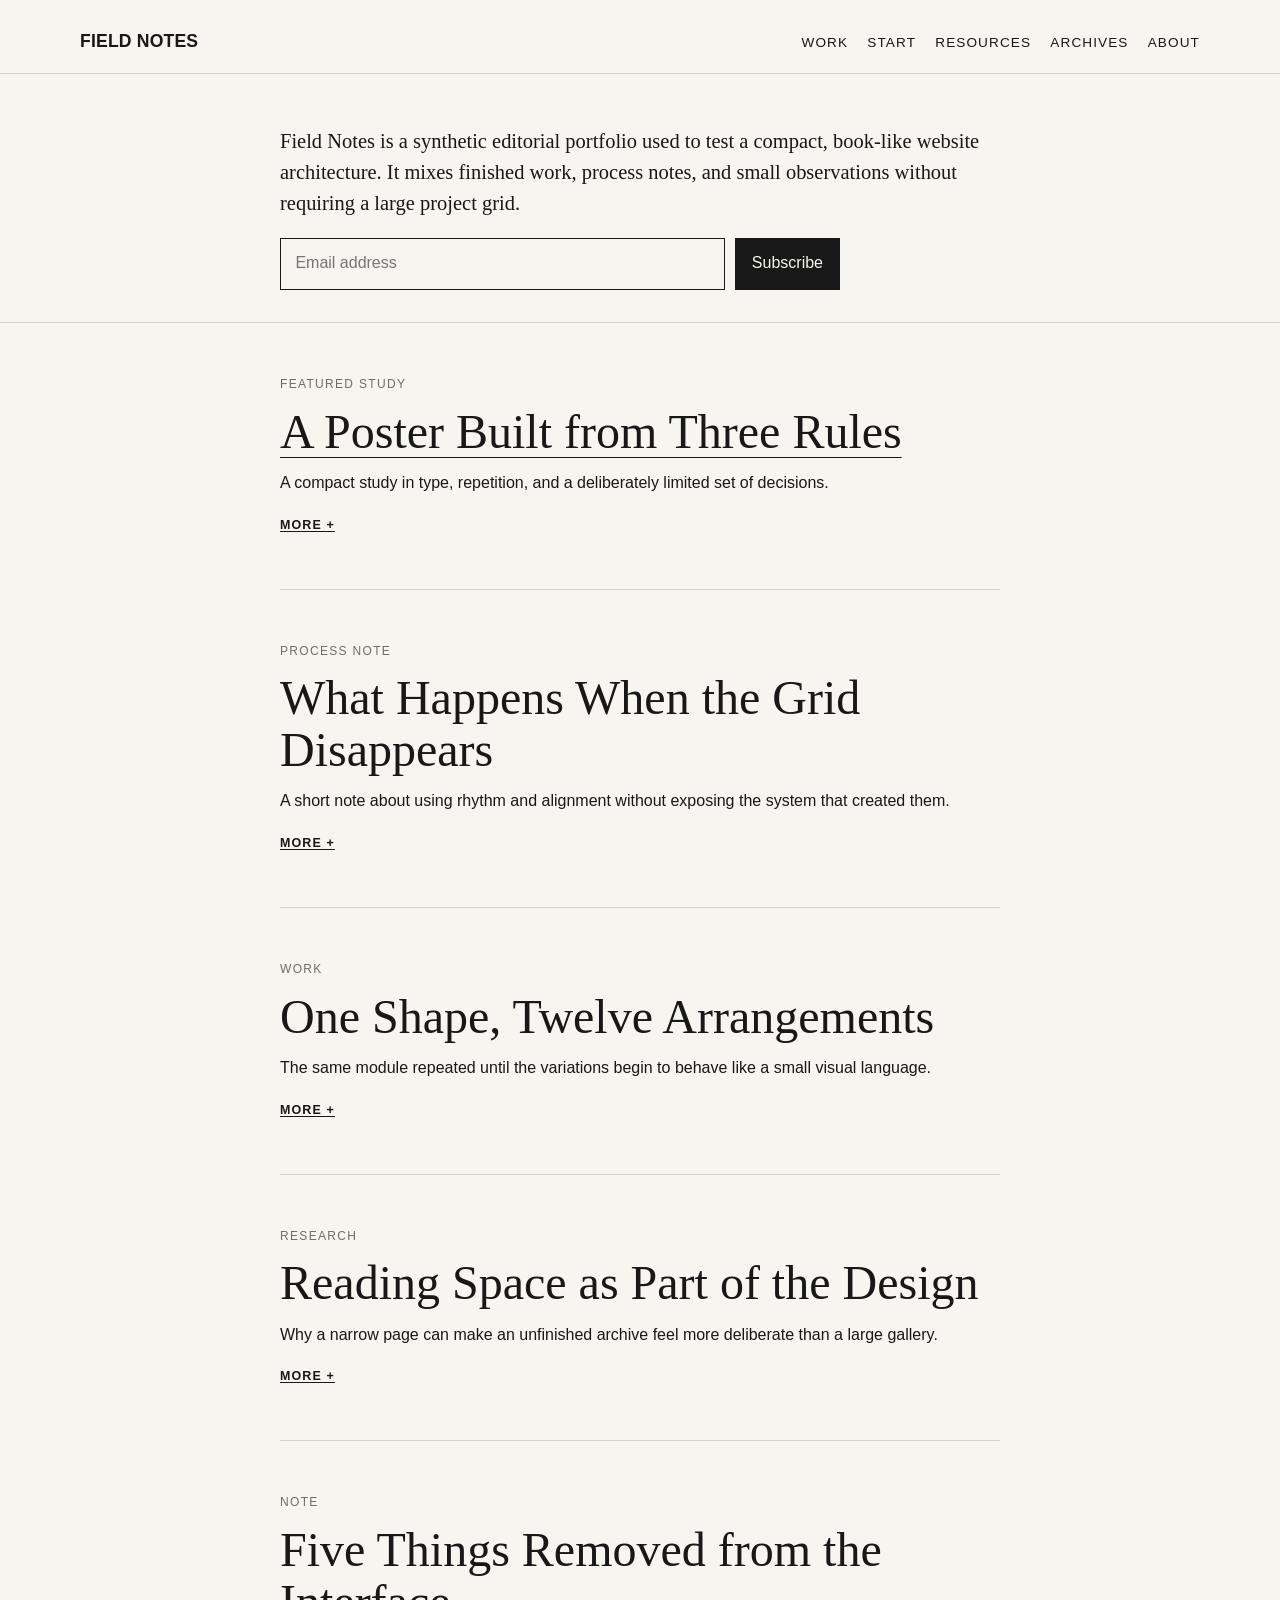
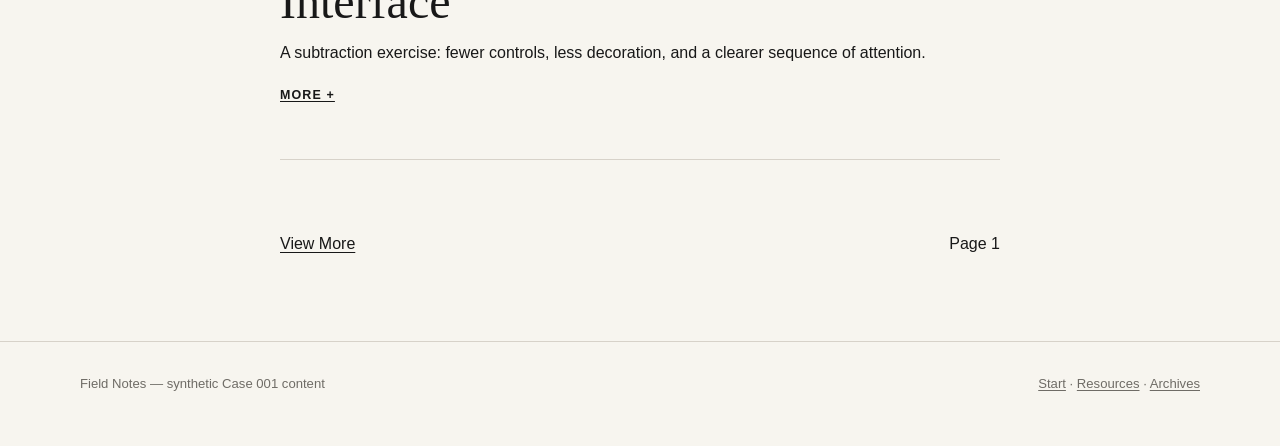
==== cases/001-theminimalists/site/index.html @ 8194cc15 "Case 001 scaffold: index.html" ====
<!doctype html>
<html lang="en">
<head>
<meta charset="utf-8"><meta name="viewport" content="width=device-width,initial-scale=1">
<title>Field Notes — Case 001</title>
<link rel="stylesheet" href="./styles.css">
</head>
<body>
<header class="site-header">
  <div class="shell header-row">
    <a class="brand" href="./">FIELD NOTES</a>
    <button class="nav-toggle" aria-expanded="false" aria-controls="site-nav">Menu</button>
    <nav class="nav" id="site-nav" aria-label="Primary">
      <a href="./case/sample-case/">Work</a>
      <a href="./start/">Start</a>
      <a href="./resources/">Resources</a>
      <a href="./archives/">Archives</a>
      <a href="#about">About</a>
    </nav>
  </div>
</header>
<section class="intro">
  <div class="reading">
    <p>Field Notes is a synthetic editorial portfolio used to test a compact, book-like website architecture. It mixes finished work, process notes, and small observations without requiring a large project grid.</p>
    <form class="signup" aria-label="Demo newsletter form">
      <input type="email" placeholder="Email address" aria-label="Email address">
      <button type="submit">Subscribe</button>
    </form>
  </div>
</section>
<main>
  <div class="reading">
    <article class="entry">
      <div class="eyebrow">Featured study</div>
      <h2><a href="./case/sample-case/">A Poster Built from Three Rules</a></h2>
      <p>A compact study in type, repetition, and a deliberately limited set of decisions.</p>
      <a class="more" href="./case/sample-case/">More +</a>
    </article>
    <article class="entry">
      <div class="eyebrow">Process note</div>
      <h2>What Happens When the Grid Disappears</h2>
      <p>A short note about using rhythm and alignment without exposing the system that created them.</p>
      <a class="more" href="./case/sample-case/">More +</a>
    </article>
    <article class="entry">
      <div class="eyebrow">Work</div>
      <h2>One Shape, Twelve Arrangements</h2>
      <p>The same module repeated until the variations begin to behave like a small visual language.</p>
      <a class="more" href="./case/sample-case/">More +</a>
    </article>
    <article class="entry">
      <div class="eyebrow">Research</div>
      <h2>Reading Space as Part of the Design</h2>
      <p>Why a narrow page can make an unfinished archive feel more deliberate than a large gallery.</p>
      <a class="more" href="./case/sample-case/">More +</a>
    </article>
    <article class="entry">
      <div class="eyebrow">Note</div>
      <h2>Five Things Removed from the Interface</h2>
      <p>A subtraction exercise: fewer controls, less decoration, and a clearer sequence of attention.</p>
      <a class="more" href="./case/sample-case/">More +</a>
    </article>
    <nav class="pagination" aria-label="Pagination">
      <a href="./archives/">View More</a><span>Page 1</span>
    </nav>
  </div>
</main>
<footer class="site-footer" id="about">
  <div class="shell footer-row">
    <span>Field Notes — synthetic Case 001 content</span>
    <span><a href="./start/">Start</a> · <a href="./resources/">Resources</a> · <a href="./archives/">Archives</a></span>
  </div>
</footer>
<script src="./app.js"></script>
</body></html>
---- cases/001-theminimalists/site/styles.css ----
:root{
  --page:#f7f5ef;
  --ink:#181818;
  --muted:#6f6c66;
  --line:#d7d2c9;
  --accent:#1d1d1b;
  --shell:1120px;
  --reading:720px;
  --space-1:.45rem;
  --space-2:.8rem;
  --space-3:1.25rem;
  --space-4:2rem;
  --space-5:3.25rem;
  --space-6:5.25rem;
}
*{box-sizing:border-box}
html{scroll-behavior:smooth}
body{
  margin:0;
  background:var(--page);
  color:var(--ink);
  font-family:Arial,Helvetica,sans-serif;
  font-size:16px;
  line-height:1.55;
}
a{color:inherit;text-decoration-thickness:1px;text-underline-offset:.18em}
a:hover{opacity:.62}
img{max-width:100%;display:block}
.shell{width:min(calc(100% - 40px),var(--shell));margin-inline:auto}
.reading{width:min(100%,var(--reading));margin-inline:auto}
.site-header{
  padding:28px 0 18px;
  border-bottom:1px solid var(--line);
}
.header-row{display:flex;align-items:baseline;justify-content:space-between;gap:28px}
.brand{font-size:1.1rem;font-weight:700;letter-spacing:.01em;text-decoration:none}
.nav{display:flex;gap:1.2rem;flex-wrap:wrap;font-size:.85rem;text-transform:uppercase;letter-spacing:.08em}
.nav a{text-decoration:none}
.nav-toggle{display:none;border:0;background:transparent;font:inherit;padding:0;cursor:pointer}
.intro{
  padding:var(--space-5) 0 var(--space-4);
  border-bottom:1px solid var(--line);
}
.intro p{font-family:Georgia,'Times New Roman',serif;font-size:1.28rem;line-height:1.5;margin:0 0 1.2rem}
.signup{display:flex;gap:.6rem;max-width:560px}
.signup input{
  flex:1;min-width:0;padding:.8rem .9rem;border:1px solid var(--ink);
  background:transparent;font:inherit
}
.signup button{
  border:1px solid var(--ink);background:var(--ink);color:var(--page);
  padding:.8rem 1rem;font:inherit;cursor:pointer
}
main{padding:var(--space-5) 0 var(--space-6)}
.entry{padding:0 0 var(--space-5);margin:0 0 var(--space-5);border-bottom:1px solid var(--line)}
.entry:last-child{border-bottom:0}
.eyebrow{font-size:.75rem;text-transform:uppercase;letter-spacing:.11em;color:var(--muted);margin-bottom:.75rem}
h1,h2,h3,h4{font-family:Georgia,'Times New Roman',serif;font-weight:400;line-height:1.08;margin:0}
h1{font-size:clamp(2.25rem,6vw,4.6rem);margin-bottom:1.4rem}
h2{font-size:clamp(1.8rem,4vw,3rem);margin-bottom:.85rem}
h3{font-size:1.45rem;margin-bottom:.55rem}
h4{font-size:1.08rem;margin-bottom:.45rem}
.entry p,.prose p,.resource p{margin:.65rem 0 1rem}
.more{font-size:.78rem;text-transform:uppercase;letter-spacing:.09em;font-weight:700}
.pagination{display:flex;justify-content:space-between;gap:1rem;padding-top:var(--space-3)}
.placeholder{
  aspect-ratio:4/3;
  margin:var(--space-4) 0;
  border:1px solid var(--line);
  display:grid;place-items:center;
  background:
    linear-gradient(135deg,transparent 0 48%,rgba(0,0,0,.06) 48% 52%,transparent 52% 100%),
    linear-gradient(45deg,rgba(0,0,0,.025),rgba(0,0,0,.08));
  color:var(--muted);font-size:.72rem;letter-spacing:.12em;text-transform:uppercase
}
.prose{font-family:Georgia,'Times New Roman',serif;font-size:1.08rem}
.prose h2,.prose h3,.prose h4{font-family:Arial,Helvetica,sans-serif;font-weight:700;line-height:1.25;margin-top:2.5rem}
.prose ul{padding-left:1.2rem}
.index-list{list-style:none;padding:0;margin:0}
.index-list li{padding:.78rem 0;border-bottom:1px solid var(--line)}
.index-list a{text-decoration:none}
.resources{display:grid;grid-template-columns:1fr;gap:var(--space-5)}
.resource{padding-bottom:var(--space-4);border-bottom:1px solid var(--line)}
.resource .placeholder{margin-top:0}
.meta{color:var(--muted);font-size:.78rem;text-transform:uppercase;letter-spacing:.09em}
.archive-year{margin:var(--space-5) 0 var(--space-2);font-size:1rem;font-family:Arial,Helvetica,sans-serif;font-weight:700;text-transform:uppercase;letter-spacing:.1em}
.site-footer{border-top:1px solid var(--line);padding:var(--space-4) 0 var(--space-5);font-size:.82rem;color:var(--muted)}
.footer-row{display:flex;justify-content:space-between;gap:1rem;flex-wrap:wrap}
.footer-row a{color:inherit}
@media (max-width:720px){
  .shell{width:min(calc(100% - 28px),var(--shell))}
  .site-header{padding:20px 0 14px}
  .header-row{align-items:center}
  .nav-toggle{display:block;font-size:.82rem;text-transform:uppercase;letter-spacing:.08em}
  .nav{display:none;width:100%;padding-top:1rem;gap:.8rem;flex-direction:column}
  .nav.is-open{display:flex}
  .header-row{flex-wrap:wrap}
  .intro{padding:2rem 0}
  .intro p{font-size:1.08rem}
  .signup{flex-direction:column}
  main{padding:2.5rem 0 4rem}
  .entry{margin-bottom:2.6rem;padding-bottom:2.6rem}
  h1{font-size:2.6rem}
  h2{font-size:2rem}
  .prose{font-size:1rem}
  .pagination{flex-direction:column}
}
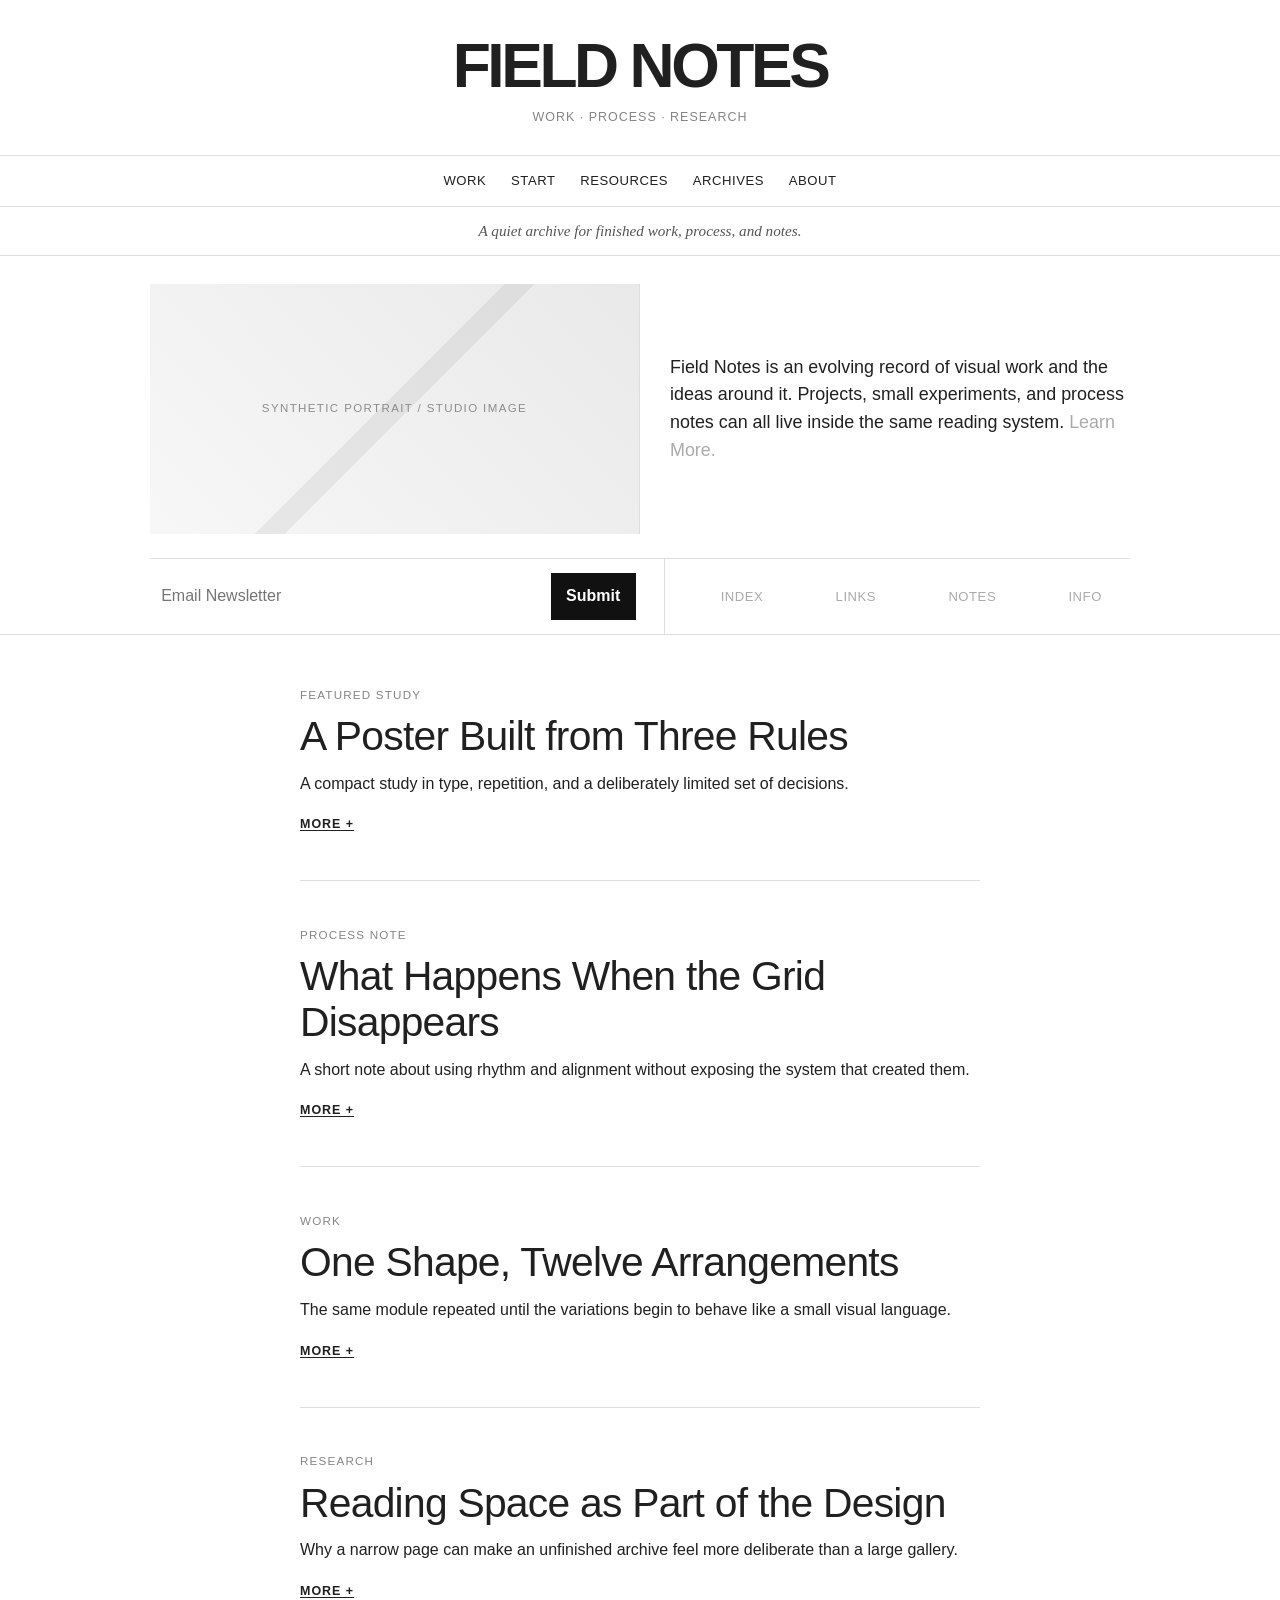
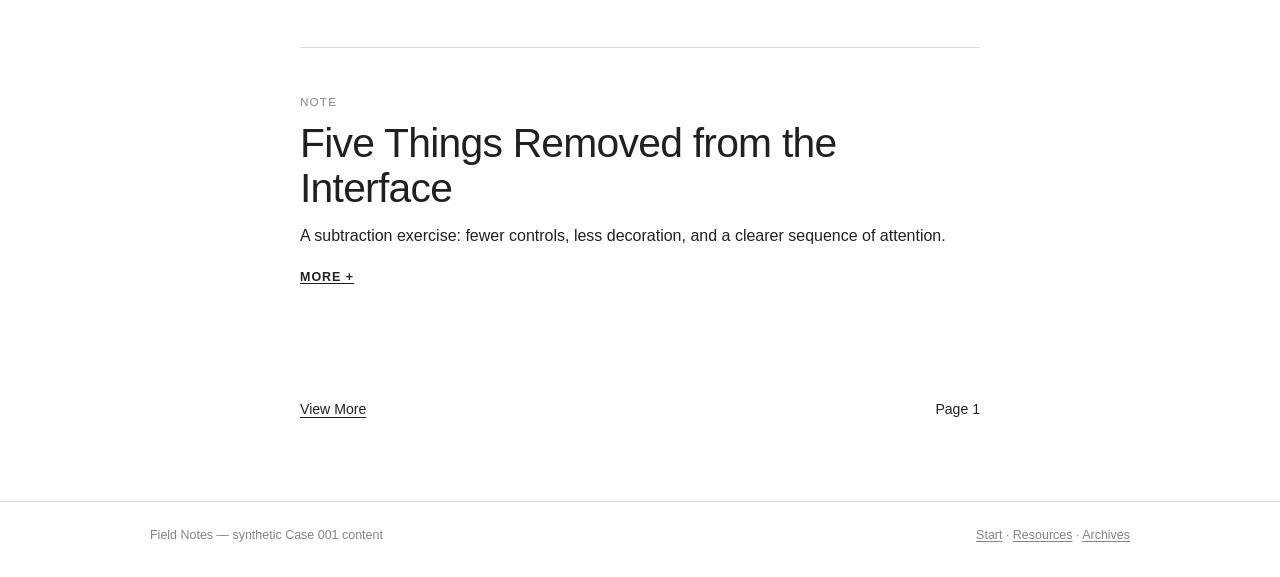
==== commit 38706167: "Case 001: rebuild homepage shell from public reference" ====
--- a/cases/001-theminimalists/site/index.html
+++ b/cases/001-theminimalists/site/index.html
@@ -7,25 +7,39 @@
 </head>
 <body>
 <header class="site-header">
-  <div class="shell header-row">
+  <div class="masthead shell">
     <a class="brand" href="./">FIELD NOTES</a>
-    <button class="nav-toggle" aria-expanded="false" aria-controls="site-nav">Menu</button>
-    <nav class="nav" id="site-nav" aria-label="Primary">
-      <a href="./case/sample-case/">Work</a>
-      <a href="./start/">Start</a>
-      <a href="./resources/">Resources</a>
-      <a href="./archives/">Archives</a>
-      <a href="#about">About</a>
-    </nav>
+    <p class="tagline">work · process · research</p>
+  </div>
+  <div class="nav-bar">
+    <div class="shell header-row">
+      <button class="nav-toggle" aria-expanded="false" aria-controls="site-nav">Menu</button>
+      <nav class="nav" id="site-nav" aria-label="Primary">
+        <a href="./case/sample-case/">Work</a>
+        <a href="./start/">Start</a>
+        <a href="./resources/">Resources</a>
+        <a href="./archives/">Archives</a>
+        <a href="#about">About</a>
+      </nav>
+    </div>
   </div>
 </header>
-<section class="intro">
-  <div class="reading">
-    <p>Field Notes is a synthetic editorial portfolio used to test a compact, book-like website architecture. It mixes finished work, process notes, and small observations without requiring a large project grid.</p>
+<div class="promo">A quiet archive for finished work, process, and notes.</div>
+<section class="home-intro">
+  <div class="shell intro-grid">
+    <div class="intro-image">Synthetic portrait / studio image</div>
+    <div class="intro-copy">
+      <p>Field Notes is an evolving record of visual work and the ideas around it. Projects, small experiments, and process notes can all live inside the same reading system. <a class="learn" href="./start/">Learn More.</a></p>
+    </div>
+  </div>
+  <div class="shell utility-row">
     <form class="signup" aria-label="Demo newsletter form">
-      <input type="email" placeholder="Email address" aria-label="Email address">
-      <button type="submit">Subscribe</button>
+      <input type="email" placeholder="Email Newsletter" aria-label="Email address">
+      <button type="submit">Submit</button>
     </form>
+    <div class="social-links" aria-label="Demo external links">
+      <a href="./archives/">Index</a><a href="./resources/">Links</a><a href="./start/">Notes</a><a href="#about">Info</a>
+    </div>
   </div>
 </section>
 <main>
--- a/cases/001-theminimalists/site/styles.css
+++ b/cases/001-theminimalists/site/styles.css
@@ -1,17 +1,17 @@
 :root{
-  --page:#f7f5ef;
-  --ink:#181818;
-  --muted:#6f6c66;
-  --line:#d7d2c9;
-  --accent:#1d1d1b;
-  --shell:1120px;
-  --reading:720px;
-  --space-1:.45rem;
-  --space-2:.8rem;
-  --space-3:1.25rem;
+  --page:#fff;
+  --ink:#202020;
+  --muted:#858585;
+  --line:#dedede;
+  --soft:#f3f3f3;
+  --shell:980px;
+  --reading:680px;
+  --space-1:.5rem;
+  --space-2:.85rem;
+  --space-3:1.35rem;
   --space-4:2rem;
-  --space-5:3.25rem;
-  --space-6:5.25rem;
+  --space-5:3.2rem;
+  --space-6:5rem;
 }
 *{box-sizing:border-box}
 html{scroll-behavior:smooth}
@@ -21,60 +21,127 @@
   color:var(--ink);
   font-family:Arial,Helvetica,sans-serif;
   font-size:16px;
-  line-height:1.55;
+  line-height:1.52;
 }
 a{color:inherit;text-decoration-thickness:1px;text-underline-offset:.18em}
-a:hover{opacity:.62}
+a:hover{color:#777}
 img{max-width:100%;display:block}
 .shell{width:min(calc(100% - 40px),var(--shell));margin-inline:auto}
-.reading{width:min(100%,var(--reading));margin-inline:auto}
-.site-header{
-  padding:28px 0 18px;
+.reading{width:min(calc(100% - 40px),var(--reading));margin-inline:auto}
+
+.site-header{background:#fff}
+.masthead{padding:36px 0 28px;text-align:center}
+.brand{
+  display:inline-block;
+  font-size:clamp(2.35rem,5vw,3.9rem);
+  line-height:.95;
+  font-weight:700;
+  letter-spacing:-.055em;
+  text-decoration:none;
+}
+.tagline{
+  margin:.8rem 0 0;
+  color:var(--muted);
+  font-size:.78rem;
+  letter-spacing:.08em;
+  text-transform:uppercase;
+}
+.nav-bar{border-top:1px solid var(--line);border-bottom:1px solid var(--line)}
+.header-row{display:flex;align-items:center;justify-content:center;min-height:50px}
+.nav{
+  display:flex;
+  align-items:center;
+  justify-content:center;
+  gap:1.55rem;
+  flex-wrap:wrap;
+  font-size:.82rem;
+  text-transform:uppercase;
+  letter-spacing:.04em;
+}
+.nav a{text-decoration:none}
+.nav-toggle{display:none;border:0;background:transparent;font:inherit;padding:.75rem 0;cursor:pointer;text-transform:uppercase;letter-spacing:.08em}
+.promo{
   border-bottom:1px solid var(--line);
+  text-align:center;
+  font-family:Georgia,'Times New Roman',serif;
+  font-style:italic;
+  color:#555;
+  padding:12px 20px 13px;
+  font-size:.95rem;
 }
-.header-row{display:flex;align-items:baseline;justify-content:space-between;gap:28px}
-.brand{font-size:1.1rem;font-weight:700;letter-spacing:.01em;text-decoration:none}
-.nav{display:flex;gap:1.2rem;flex-wrap:wrap;font-size:.85rem;text-transform:uppercase;letter-spacing:.08em}
-.nav a{text-decoration:none}
-.nav-toggle{display:none;border:0;background:transparent;font:inherit;padding:0;cursor:pointer}
-.intro{
-  padding:var(--space-5) 0 var(--space-4);
-  border-bottom:1px solid var(--line);
+
+.home-intro{border-bottom:1px solid var(--line)}
+.intro-grid{
+  display:grid;
+  grid-template-columns:1fr 1fr;
+  gap:0;
+  padding:28px 0 24px;
+  align-items:stretch;
 }
-.intro p{font-family:Georgia,'Times New Roman',serif;font-size:1.28rem;line-height:1.5;margin:0 0 1.2rem}
-.signup{display:flex;gap:.6rem;max-width:560px}
+.intro-image{
+  min-height:250px;
+  border-right:1px solid var(--line);
+  display:grid;
+  place-items:center;
+  background:
+    linear-gradient(135deg,transparent 0 48%,rgba(0,0,0,.06) 48% 52%,transparent 52% 100%),
+    linear-gradient(45deg,#f7f7f7,#e9e9e9);
+  color:#8c8c8c;
+  font-size:.72rem;
+  letter-spacing:.12em;
+  text-transform:uppercase;
+  padding:1rem;
+}
+.intro-copy{padding:6px 0 6px 30px;display:flex;flex-direction:column;justify-content:center}
+.intro-copy p{font-size:1.12rem;line-height:1.55;margin:0}
+.intro-copy .learn{margin-top:.45rem;color:#aaa;text-decoration:none}
+.utility-row{
+  display:grid;
+  grid-template-columns:1.05fr .95fr;
+  align-items:center;
+  border-top:1px solid var(--line);
+}
+.signup{display:flex;border-right:1px solid var(--line);padding:14px 28px 14px 0}
 .signup input{
-  flex:1;min-width:0;padding:.8rem .9rem;border:1px solid var(--ink);
-  background:transparent;font:inherit
+  flex:1;min-width:0;padding:.65rem .7rem;border:0;background:transparent;
+  font:inherit;color:inherit
 }
 .signup button{
-  border:1px solid var(--ink);background:var(--ink);color:var(--page);
-  padding:.8rem 1rem;font:inherit;cursor:pointer
+  border:0;background:#111;color:#fff;padding:.7rem .95rem;font:inherit;
+  font-weight:700;cursor:pointer
 }
+.social-links{
+  display:flex;justify-content:space-around;gap:1rem;
+  padding:14px 0 14px 28px;color:#aaa;font-size:.82rem;text-transform:uppercase;
+  letter-spacing:.04em
+}
+.social-links a{text-decoration:none}
+
 main{padding:var(--space-5) 0 var(--space-6)}
-.entry{padding:0 0 var(--space-5);margin:0 0 var(--space-5);border-bottom:1px solid var(--line)}
-.entry:last-child{border-bottom:0}
-.eyebrow{font-size:.75rem;text-transform:uppercase;letter-spacing:.11em;color:var(--muted);margin-bottom:.75rem}
-h1,h2,h3,h4{font-family:Georgia,'Times New Roman',serif;font-weight:400;line-height:1.08;margin:0}
-h1{font-size:clamp(2.25rem,6vw,4.6rem);margin-bottom:1.4rem}
-h2{font-size:clamp(1.8rem,4vw,3rem);margin-bottom:.85rem}
-h3{font-size:1.45rem;margin-bottom:.55rem}
-h4{font-size:1.08rem;margin-bottom:.45rem}
-.entry p,.prose p,.resource p{margin:.65rem 0 1rem}
-.more{font-size:.78rem;text-transform:uppercase;letter-spacing:.09em;font-weight:700}
-.pagination{display:flex;justify-content:space-between;gap:1rem;padding-top:var(--space-3)}
+.entry{padding:0 0 2.8rem;margin:0 0 2.8rem;border-bottom:1px solid var(--line)}
+.entry:last-of-type{border-bottom:0}
+.eyebrow{font-size:.73rem;text-transform:uppercase;letter-spacing:.1em;color:var(--muted);margin-bottom:.65rem}
+h1,h2,h3,h4{font-weight:400;line-height:1.12;margin:0}
+h1{font-size:clamp(2.1rem,5vw,3.4rem);margin-bottom:1.2rem;letter-spacing:-.025em}
+h2{font-size:clamp(1.75rem,3.5vw,2.55rem);margin-bottom:.75rem;letter-spacing:-.018em}
+h3{font-size:1.3rem;margin-bottom:.5rem}
+h4{font-size:1.05rem;margin-bottom:.4rem;font-weight:700}
+.entry p,.prose p,.resource p{margin:.55rem 0 .95rem}
+.entry h2 a{text-decoration:none}
+.more{font-size:.78rem;text-transform:uppercase;letter-spacing:.08em;font-weight:700}
+.pagination{display:flex;justify-content:space-between;gap:1rem;padding-top:var(--space-3);font-size:.88rem}
 .placeholder{
   aspect-ratio:4/3;
   margin:var(--space-4) 0;
   border:1px solid var(--line);
   display:grid;place-items:center;
   background:
-    linear-gradient(135deg,transparent 0 48%,rgba(0,0,0,.06) 48% 52%,transparent 52% 100%),
-    linear-gradient(45deg,rgba(0,0,0,.025),rgba(0,0,0,.08));
+    linear-gradient(135deg,transparent 0 48%,rgba(0,0,0,.05) 48% 52%,transparent 52% 100%),
+    linear-gradient(45deg,#f7f7f7,#e9e9e9);
   color:var(--muted);font-size:.72rem;letter-spacing:.12em;text-transform:uppercase
 }
-.prose{font-family:Georgia,'Times New Roman',serif;font-size:1.08rem}
-.prose h2,.prose h3,.prose h4{font-family:Arial,Helvetica,sans-serif;font-weight:700;line-height:1.25;margin-top:2.5rem}
+.prose{font-size:1.03rem}
+.prose h2,.prose h3,.prose h4{font-weight:700;line-height:1.25;margin-top:2.5rem}
 .prose ul{padding-left:1.2rem}
 .index-list{list-style:none;padding:0;margin:0}
 .index-list li{padding:.78rem 0;border-bottom:1px solid var(--line)}
@@ -82,26 +149,33 @@
 .resources{display:grid;grid-template-columns:1fr;gap:var(--space-5)}
 .resource{padding-bottom:var(--space-4);border-bottom:1px solid var(--line)}
 .resource .placeholder{margin-top:0}
-.meta{color:var(--muted);font-size:.78rem;text-transform:uppercase;letter-spacing:.09em}
-.archive-year{margin:var(--space-5) 0 var(--space-2);font-size:1rem;font-family:Arial,Helvetica,sans-serif;font-weight:700;text-transform:uppercase;letter-spacing:.1em}
-.site-footer{border-top:1px solid var(--line);padding:var(--space-4) 0 var(--space-5);font-size:.82rem;color:var(--muted)}
+.meta{color:var(--muted);font-size:.76rem;text-transform:uppercase;letter-spacing:.08em}
+.archive-year{margin:var(--space-5) 0 var(--space-2);font-size:.9rem;font-weight:700;text-transform:uppercase;letter-spacing:.1em}
+.site-footer{border-top:1px solid var(--line);padding:1.5rem 0 2rem;font-size:.78rem;color:var(--muted)}
 .footer-row{display:flex;justify-content:space-between;gap:1rem;flex-wrap:wrap}
 .footer-row a{color:inherit}
+
 @media (max-width:720px){
-  .shell{width:min(calc(100% - 28px),var(--shell))}
-  .site-header{padding:20px 0 14px}
-  .header-row{align-items:center}
-  .nav-toggle{display:block;font-size:.82rem;text-transform:uppercase;letter-spacing:.08em}
-  .nav{display:none;width:100%;padding-top:1rem;gap:.8rem;flex-direction:column}
+  .shell,.reading{width:min(calc(100% - 28px),var(--shell))}
+  .masthead{padding:27px 0 21px}
+  .brand{font-size:2.6rem}
+  .tagline{font-size:.68rem}
+  .header-row{justify-content:space-between;flex-wrap:wrap;min-height:46px}
+  .nav-toggle{display:block;margin-left:auto}
+  .nav{display:none;width:100%;padding:.35rem 0 .85rem;gap:.65rem;flex-direction:column;align-items:flex-start}
   .nav.is-open{display:flex}
-  .header-row{flex-wrap:wrap}
-  .intro{padding:2rem 0}
-  .intro p{font-size:1.08rem}
-  .signup{flex-direction:column}
+  .promo{font-size:.86rem;padding:10px 14px}
+  .intro-grid{grid-template-columns:1fr;padding:18px 0 0}
+  .intro-image{min-height:220px;border-right:0;border-bottom:1px solid var(--line)}
+  .intro-copy{padding:20px 0}
+  .intro-copy p{font-size:1rem}
+  .utility-row{grid-template-columns:1fr}
+  .signup{border-right:0;border-bottom:1px solid var(--line);padding:10px 0}
+  .social-links{padding:12px 0;justify-content:space-between}
   main{padding:2.5rem 0 4rem}
-  .entry{margin-bottom:2.6rem;padding-bottom:2.6rem}
-  h1{font-size:2.6rem}
-  h2{font-size:2rem}
+  .entry{margin-bottom:2.2rem;padding-bottom:2.2rem}
+  h1{font-size:2.25rem}
+  h2{font-size:1.85rem}
   .prose{font-size:1rem}
   .pagination{flex-direction:column}
 }
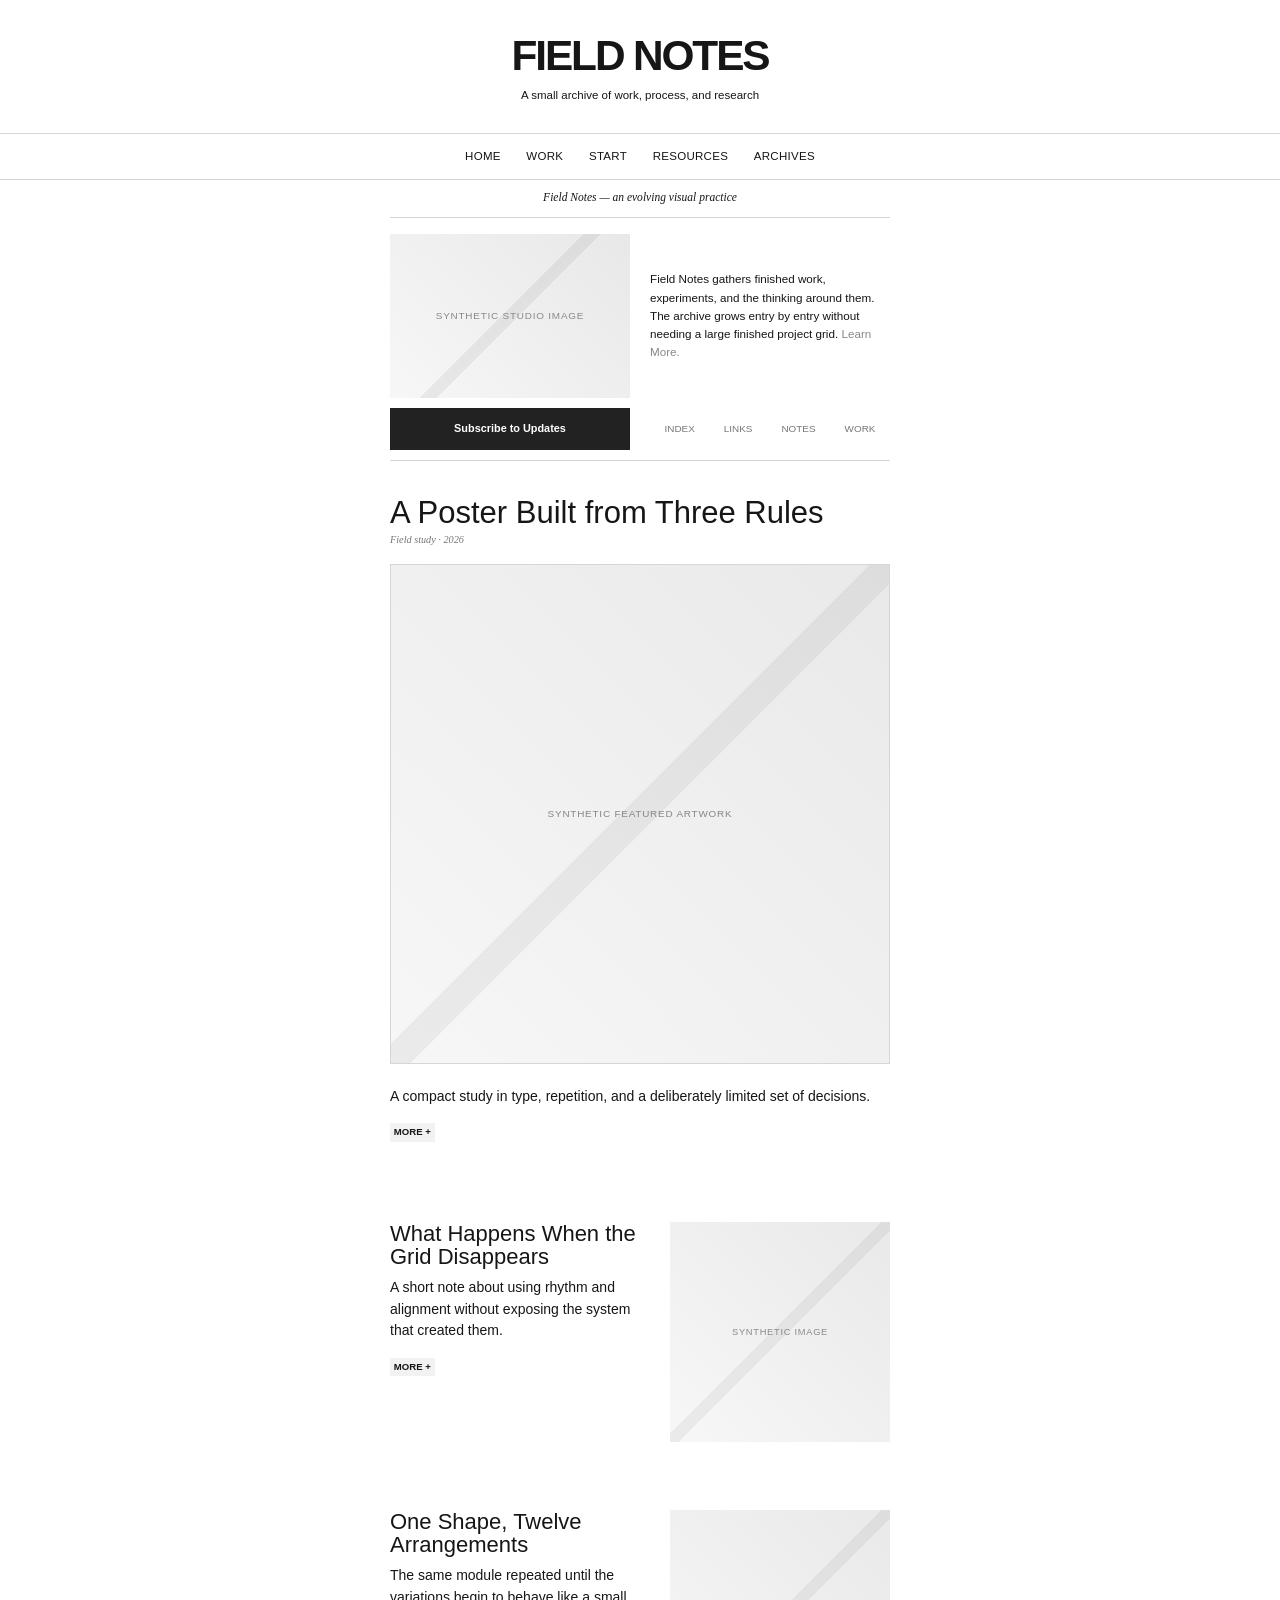
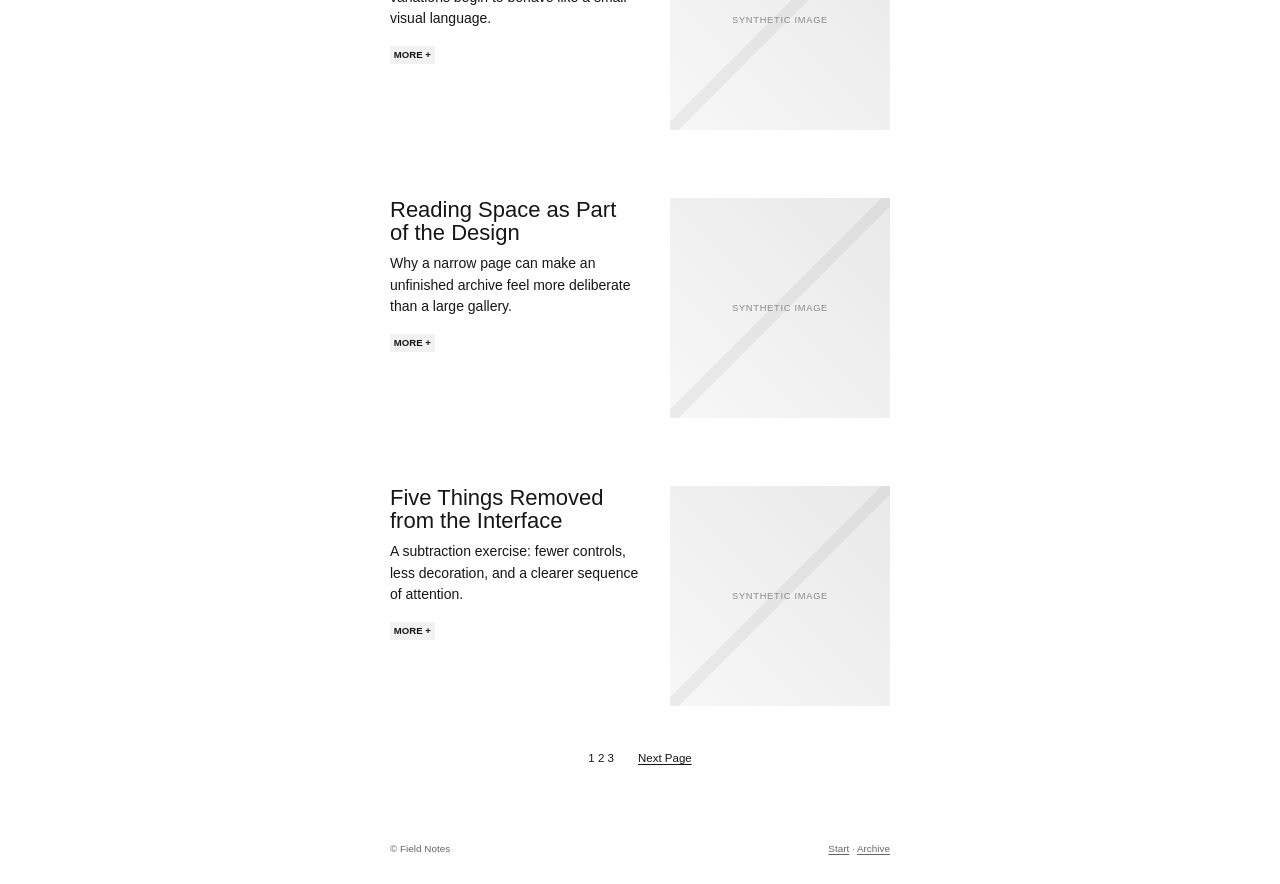
==== commit 4d85d36d: "Case 001: reproduce tru entry hierarchy with synthetic content" ====
--- a/cases/001-theminimalists/site/index.html
+++ b/cases/001-theminimalists/site/index.html
@@ -1,89 +1,58 @@
 <!doctype html>
 <html lang="en">
-<head>
-<meta charset="utf-8"><meta name="viewport" content="width=device-width,initial-scale=1">
-<title>Field Notes — Case 001</title>
-<link rel="stylesheet" href="./styles.css">
-</head>
+<head><meta charset="utf-8"><meta name="viewport" content="width=device-width,initial-scale=1">
+<title>Field Notes — Case 001</title><link rel="stylesheet" href="./styles.css"></head>
 <body>
 <header class="site-header">
-  <div class="masthead shell">
-    <a class="brand" href="./">FIELD NOTES</a>
-    <p class="tagline">work · process · research</p>
+  <div class="masthead shell"><a class="brand" href="./">FIELD NOTES</a><p class="tagline">A small archive of work, process, and research</p></div>
+  <div class="nav-bar"><div class="shell header-row">
+    <button class="nav-toggle" aria-expanded="false" aria-controls="site-nav">Menu</button>
+    <nav class="nav" id="site-nav" aria-label="Primary">
+      <a href="./">Home</a><a href="./case/sample-case/">Work</a><a href="./start/">Start</a><a href="./resources/">Resources</a><a href="./archives/">Archives</a>
+    </nav>
+  </div></div>
+</header>
+<div class="promo">Field Notes — an evolving visual practice</div>
+<section class="home-intro">
+  <div class="intro-grid">
+    <div class="intro-image">Synthetic studio image</div>
+    <div class="intro-copy"><p>Field Notes gathers finished work, experiments, and the thinking around them. The archive grows entry by entry without needing a large finished project grid. <a class="learn" href="./start/">Learn More.</a></p></div>
   </div>
-  <div class="nav-bar">
-    <div class="shell header-row">
-      <button class="nav-toggle" aria-expanded="false" aria-controls="site-nav">Menu</button>
-      <nav class="nav" id="site-nav" aria-label="Primary">
-        <a href="./case/sample-case/">Work</a>
-        <a href="./start/">Start</a>
-        <a href="./resources/">Resources</a>
-        <a href="./archives/">Archives</a>
-        <a href="#about">About</a>
-      </nav>
-    </div>
-  </div>
-</header>
-<div class="promo">A quiet archive for finished work, process, and notes.</div>
-<section class="home-intro">
-  <div class="shell intro-grid">
-    <div class="intro-image">Synthetic portrait / studio image</div>
-    <div class="intro-copy">
-      <p>Field Notes is an evolving record of visual work and the ideas around it. Projects, small experiments, and process notes can all live inside the same reading system. <a class="learn" href="./start/">Learn More.</a></p>
-    </div>
-  </div>
-  <div class="shell utility-row">
-    <form class="signup" aria-label="Demo newsletter form">
-      <input type="email" placeholder="Email Newsletter" aria-label="Email address">
-      <button type="submit">Submit</button>
-    </form>
-    <div class="social-links" aria-label="Demo external links">
-      <a href="./archives/">Index</a><a href="./resources/">Links</a><a href="./start/">Notes</a><a href="#about">Info</a>
-    </div>
+  <div class="utility-row">
+    <form class="signup" aria-label="Demo newsletter form"><input type="email" aria-label="Email address"><button type="submit">Subscribe to Updates</button></form>
+    <div class="social-links"><a href="./archives/">Index</a><a href="./resources/">Links</a><a href="./start/">Notes</a><a href="./case/sample-case/">Work</a></div>
   </div>
 </section>
-<main>
-  <div class="reading">
-    <article class="entry">
-      <div class="eyebrow">Featured study</div>
-      <h2><a href="./case/sample-case/">A Poster Built from Three Rules</a></h2>
-      <p>A compact study in type, repetition, and a deliberately limited set of decisions.</p>
-      <a class="more" href="./case/sample-case/">More +</a>
-    </article>
-    <article class="entry">
-      <div class="eyebrow">Process note</div>
-      <h2>What Happens When the Grid Disappears</h2>
-      <p>A short note about using rhythm and alignment without exposing the system that created them.</p>
-      <a class="more" href="./case/sample-case/">More +</a>
-    </article>
-    <article class="entry">
-      <div class="eyebrow">Work</div>
-      <h2>One Shape, Twelve Arrangements</h2>
-      <p>The same module repeated until the variations begin to behave like a small visual language.</p>
-      <a class="more" href="./case/sample-case/">More +</a>
-    </article>
-    <article class="entry">
-      <div class="eyebrow">Research</div>
-      <h2>Reading Space as Part of the Design</h2>
-      <p>Why a narrow page can make an unfinished archive feel more deliberate than a large gallery.</p>
-      <a class="more" href="./case/sample-case/">More +</a>
-    </article>
-    <article class="entry">
-      <div class="eyebrow">Note</div>
-      <h2>Five Things Removed from the Interface</h2>
-      <p>A subtraction exercise: fewer controls, less decoration, and a clearer sequence of attention.</p>
-      <a class="more" href="./case/sample-case/">More +</a>
-    </article>
-    <nav class="pagination" aria-label="Pagination">
-      <a href="./archives/">View More</a><span>Page 1</span>
-    </nav>
-  </div>
-</main>
-<footer class="site-footer" id="about">
-  <div class="shell footer-row">
-    <span>Field Notes — synthetic Case 001 content</span>
-    <span><a href="./start/">Start</a> · <a href="./resources/">Resources</a> · <a href="./archives/">Archives</a></span>
-  </div>
-</footer>
-<script src="./app.js"></script>
-</body></html>
+<main><div class="reading">
+  <article class="entry featured-entry">
+    <h2><a href="./case/sample-case/">A Poster Built from Three Rules</a></h2>
+    <div class="byline">Field study · 2026</div>
+    <div class="placeholder feature-media">Synthetic featured artwork</div>
+    <p>A compact study in type, repetition, and a deliberately limited set of decisions.</p>
+    <a class="more" href="./case/sample-case/">More +</a>
+  </article>
+
+  <article class="entry has-thumb">
+    <div><h2>What Happens When the Grid Disappears</h2><p>A short note about using rhythm and alignment without exposing the system that created them.</p><a class="more" href="./case/sample-case/">More +</a></div>
+    <div class="entry-thumb">Synthetic image</div>
+  </article>
+
+  <article class="entry has-thumb">
+    <div><h2>One Shape, Twelve Arrangements</h2><p>The same module repeated until the variations begin to behave like a small visual language.</p><a class="more" href="./case/sample-case/">More +</a></div>
+    <div class="entry-thumb">Synthetic image</div>
+  </article>
+
+  <article class="entry has-thumb">
+    <div><h2>Reading Space as Part of the Design</h2><p>Why a narrow page can make an unfinished archive feel more deliberate than a large gallery.</p><a class="more" href="./case/sample-case/">More +</a></div>
+    <div class="entry-thumb">Synthetic image</div>
+  </article>
+
+  <article class="entry has-thumb">
+    <div><h2>Five Things Removed from the Interface</h2><p>A subtraction exercise: fewer controls, less decoration, and a clearer sequence of attention.</p><a class="more" href="./case/sample-case/">More +</a></div>
+    <div class="entry-thumb">Synthetic image</div>
+  </article>
+
+  <nav class="pagination" aria-label="Pagination"><span>1 2 3</span><a href="./archives/">Next Page</a></nav>
+</div></main>
+<footer class="site-footer"><div class="shell footer-row"><span>© Field Notes</span><span><a href="./start/">Start</a> · <a href="./archives/">Archive</a></span></div></footer>
+<script src="./app.js"></script></body></html>
--- a/cases/001-theminimalists/site/styles.css
+++ b/cases/001-theminimalists/site/styles.css
@@ -1,181 +1,154 @@
 :root{
   --page:#fff;
-  --ink:#202020;
+  --ink:#161616;
   --muted:#858585;
-  --line:#dedede;
-  --soft:#f3f3f3;
-  --shell:980px;
-  --reading:680px;
-  --space-1:.5rem;
-  --space-2:.85rem;
-  --space-3:1.35rem;
-  --space-4:2rem;
-  --space-5:3.2rem;
-  --space-6:5rem;
+  --line:#d6d6d6;
+  --soft:#f5f5f5;
+  --shell:500px;
+  --reading:500px;
 }
 *{box-sizing:border-box}
 html{scroll-behavior:smooth}
 body{
-  margin:0;
-  background:var(--page);
-  color:var(--ink);
-  font-family:Arial,Helvetica,sans-serif;
-  font-size:16px;
-  line-height:1.52;
+  margin:0;background:var(--page);color:var(--ink);
+  font-family:Arial,Helvetica,sans-serif;font-size:14px;line-height:1.55;
 }
-a{color:inherit;text-decoration-thickness:1px;text-underline-offset:.18em}
+a{color:inherit;text-decoration-thickness:1px;text-underline-offset:.16em}
 a:hover{color:#777}
-img{max-width:100%;display:block}
-.shell{width:min(calc(100% - 40px),var(--shell));margin-inline:auto}
-.reading{width:min(calc(100% - 40px),var(--reading));margin-inline:auto}
-
+.shell,.reading{width:min(calc(100% - 60px),var(--shell));margin-inline:auto}
 .site-header{background:#fff}
 .masthead{padding:36px 0 28px;text-align:center}
 .brand{
-  display:inline-block;
-  font-size:clamp(2.35rem,5vw,3.9rem);
-  line-height:.95;
-  font-weight:700;
-  letter-spacing:-.055em;
-  text-decoration:none;
+  display:inline-block;font-size:2.65rem;line-height:.95;font-weight:700;
+  letter-spacing:-.05em;text-decoration:none
 }
-.tagline{
-  margin:.8rem 0 0;
-  color:var(--muted);
-  font-size:.78rem;
-  letter-spacing:.08em;
-  text-transform:uppercase;
-}
+.tagline{margin:.65rem 0 0;font-size:.72rem}
 .nav-bar{border-top:1px solid var(--line);border-bottom:1px solid var(--line)}
-.header-row{display:flex;align-items:center;justify-content:center;min-height:50px}
+.header-row{min-height:45px;display:flex;align-items:center;justify-content:center}
 .nav{
-  display:flex;
-  align-items:center;
-  justify-content:center;
-  gap:1.55rem;
-  flex-wrap:wrap;
-  font-size:.82rem;
-  text-transform:uppercase;
-  letter-spacing:.04em;
+  width:100%;display:flex;justify-content:center;align-items:center;gap:1.6rem;
+  font-size:.72rem;text-transform:uppercase;letter-spacing:.025em
 }
 .nav a{text-decoration:none}
-.nav-toggle{display:none;border:0;background:transparent;font:inherit;padding:.75rem 0;cursor:pointer;text-transform:uppercase;letter-spacing:.08em}
+.nav-toggle{display:none;border:0;background:transparent;padding:.65rem 0;font:inherit;cursor:pointer}
 .promo{
-  border-bottom:1px solid var(--line);
-  text-align:center;
-  font-family:Georgia,'Times New Roman',serif;
-  font-style:italic;
-  color:#555;
-  padding:12px 20px 13px;
-  font-size:.95rem;
+  width:min(calc(100% - 60px),var(--shell));margin-inline:auto;
+  border-bottom:1px solid var(--line);text-align:center;padding:9px 0 10px;
+  font-family:Georgia,'Times New Roman',serif;font-style:italic;font-size:.72rem
 }
-
-.home-intro{border-bottom:1px solid var(--line)}
+.home-intro{width:min(calc(100% - 60px),var(--shell));margin-inline:auto}
 .intro-grid{
-  display:grid;
-  grid-template-columns:1fr 1fr;
-  gap:0;
-  padding:28px 0 24px;
-  align-items:stretch;
+  display:grid;grid-template-columns:240px 1fr;gap:20px;
+  padding:16px 0 10px;align-items:center
 }
 .intro-image{
-  min-height:250px;
-  border-right:1px solid var(--line);
-  display:grid;
-  place-items:center;
+  width:240px;height:164px;display:grid;place-items:center;
   background:
     linear-gradient(135deg,transparent 0 48%,rgba(0,0,0,.06) 48% 52%,transparent 52% 100%),
-    linear-gradient(45deg,#f7f7f7,#e9e9e9);
-  color:#8c8c8c;
-  font-size:.72rem;
-  letter-spacing:.12em;
-  text-transform:uppercase;
-  padding:1rem;
+    linear-gradient(45deg,#f7f7f7,#e8e8e8);
+  color:#888;font-size:.62rem;letter-spacing:.08em;text-transform:uppercase;padding:1rem
 }
-.intro-copy{padding:6px 0 6px 30px;display:flex;flex-direction:column;justify-content:center}
-.intro-copy p{font-size:1.12rem;line-height:1.55;margin:0}
-.intro-copy .learn{margin-top:.45rem;color:#aaa;text-decoration:none}
+.intro-copy{font-size:.73rem;line-height:1.55}
+.intro-copy p{margin:0}
+.intro-copy .learn{color:#888;text-decoration:none}
 .utility-row{
-  display:grid;
-  grid-template-columns:1.05fr .95fr;
-  align-items:center;
-  border-top:1px solid var(--line);
+  display:grid;grid-template-columns:240px 1fr;gap:20px;align-items:center;
+  border-bottom:1px solid var(--line);padding:0 0 10px
 }
-.signup{display:flex;border-right:1px solid var(--line);padding:14px 28px 14px 0}
-.signup input{
-  flex:1;min-width:0;padding:.65rem .7rem;border:0;background:transparent;
-  font:inherit;color:inherit
-}
+.signup{height:42px;display:flex}
+.signup input{display:none}
 .signup button{
-  border:0;background:#111;color:#fff;padding:.7rem .95rem;font:inherit;
+  width:100%;border:0;background:#222;color:#fff;font:inherit;font-size:.68rem;
   font-weight:700;cursor:pointer
 }
 .social-links{
-  display:flex;justify-content:space-around;gap:1rem;
-  padding:14px 0 14px 28px;color:#aaa;font-size:.82rem;text-transform:uppercase;
-  letter-spacing:.04em
+  display:flex;align-items:center;justify-content:space-around;
+  font-size:.62rem;text-transform:uppercase;color:#777
 }
 .social-links a{text-decoration:none}
 
-main{padding:var(--space-5) 0 var(--space-6)}
-.entry{padding:0 0 2.8rem;margin:0 0 2.8rem;border-bottom:1px solid var(--line)}
-.entry:last-of-type{border-bottom:0}
-.eyebrow{font-size:.73rem;text-transform:uppercase;letter-spacing:.1em;color:var(--muted);margin-bottom:.65rem}
-h1,h2,h3,h4{font-weight:400;line-height:1.12;margin:0}
-h1{font-size:clamp(2.1rem,5vw,3.4rem);margin-bottom:1.2rem;letter-spacing:-.025em}
-h2{font-size:clamp(1.75rem,3.5vw,2.55rem);margin-bottom:.75rem;letter-spacing:-.018em}
-h3{font-size:1.3rem;margin-bottom:.5rem}
-h4{font-size:1.05rem;margin-bottom:.4rem;font-weight:700}
-.entry p,.prose p,.resource p{margin:.55rem 0 .95rem}
+main{padding:36px 0 55px}
+.entry{margin:0 0 68px}
+.entry:last-of-type{margin-bottom:25px}
+.eyebrow{font-size:.62rem;color:var(--muted);margin-bottom:.25rem}
+h1,h2,h3,h4{font-weight:400;line-height:1.05;margin:0}
+h1{font-size:31px;margin-bottom:1rem}
+h2{font-size:22px;margin-bottom:.55rem}
+h3{font-size:17px;margin-bottom:.4rem}
+h4{font-size:14px;margin-bottom:.35rem;font-weight:700}
+.entry p,.prose p,.resource p{margin:.45rem 0 .8rem}
 .entry h2 a{text-decoration:none}
-.more{font-size:.78rem;text-transform:uppercase;letter-spacing:.08em;font-weight:700}
-.pagination{display:flex;justify-content:space-between;gap:1rem;padding-top:var(--space-3);font-size:.88rem}
-.placeholder{
-  aspect-ratio:4/3;
-  margin:var(--space-4) 0;
-  border:1px solid var(--line);
-  display:grid;place-items:center;
+.more{
+  display:inline-block;font-size:.6rem;text-transform:uppercase;text-decoration:none;
+  background:#f2f2f2;padding:.12rem .24rem;font-weight:700
+}
+.featured-entry{margin-bottom:80px}
+.featured-entry h2{font-size:31px;line-height:1;margin-bottom:.25rem}
+.byline{font-family:Georgia,'Times New Roman',serif;font-style:italic;color:#777;font-size:.64rem;margin-bottom:16px}
+.feature-media{aspect-ratio:1/1;margin:0 0 22px}
+.entry.has-thumb{
+  display:grid;grid-template-columns:1fr 220px;gap:30px;align-items:start;
+  min-height:220px
+}
+.entry-thumb{
+  width:220px;aspect-ratio:1/1;display:grid;place-items:center;
   background:
     linear-gradient(135deg,transparent 0 48%,rgba(0,0,0,.05) 48% 52%,transparent 52% 100%),
     linear-gradient(45deg,#f7f7f7,#e9e9e9);
-  color:var(--muted);font-size:.72rem;letter-spacing:.12em;text-transform:uppercase
+  color:#888;font-size:.58rem;text-transform:uppercase;letter-spacing:.08em
 }
-.prose{font-size:1.03rem}
-.prose h2,.prose h3,.prose h4{font-weight:700;line-height:1.25;margin-top:2.5rem}
-.prose ul{padding-left:1.2rem}
+.placeholder{
+  display:grid;place-items:center;border:1px solid var(--line);
+  background:
+    linear-gradient(135deg,transparent 0 48%,rgba(0,0,0,.05) 48% 52%,transparent 52% 100%),
+    linear-gradient(45deg,#f7f7f7,#e9e9e9);
+  color:var(--muted);font-size:.62rem;letter-spacing:.08em;text-transform:uppercase
+}
+.prose{font-size:.82rem}
+.prose .placeholder{aspect-ratio:4/3;margin:1.5rem 0}
+.prose h2,.prose h3,.prose h4{font-weight:700;line-height:1.25;margin-top:2rem}
+.prose ul{padding-left:1.1rem}
+.resources{display:grid;gap:45px}
+.resource{padding-bottom:32px;border-bottom:1px solid var(--line)}
+.resource .placeholder{aspect-ratio:4/3;margin:0 0 1rem}
+.meta{color:var(--muted);font-size:.62rem;text-transform:uppercase;letter-spacing:.06em}
 .index-list{list-style:none;padding:0;margin:0}
-.index-list li{padding:.78rem 0;border-bottom:1px solid var(--line)}
+.index-list li{padding:.6rem 0;border-bottom:1px solid var(--line)}
 .index-list a{text-decoration:none}
-.resources{display:grid;grid-template-columns:1fr;gap:var(--space-5)}
-.resource{padding-bottom:var(--space-4);border-bottom:1px solid var(--line)}
-.resource .placeholder{margin-top:0}
-.meta{color:var(--muted);font-size:.76rem;text-transform:uppercase;letter-spacing:.08em}
-.archive-year{margin:var(--space-5) 0 var(--space-2);font-size:.9rem;font-weight:700;text-transform:uppercase;letter-spacing:.1em}
-.site-footer{border-top:1px solid var(--line);padding:1.5rem 0 2rem;font-size:.78rem;color:var(--muted)}
+.archive-year{margin:2.5rem 0 .7rem;font-size:.72rem;font-weight:700;text-transform:uppercase;letter-spacing:.08em}
+.pagination{display:flex;justify-content:center;gap:24px;padding-top:1.2rem;font-size:.72rem}
+.site-footer{padding:18px 0 28px;font-size:.62rem;color:#666}
 .footer-row{display:flex;justify-content:space-between;gap:1rem;flex-wrap:wrap}
 .footer-row a{color:inherit}
 
 @media (max-width:720px){
-  .shell,.reading{width:min(calc(100% - 28px),var(--shell))}
-  .masthead{padding:27px 0 21px}
-  .brand{font-size:2.6rem}
-  .tagline{font-size:.68rem}
-  .header-row{justify-content:space-between;flex-wrap:wrap;min-height:46px}
-  .nav-toggle{display:block;margin-left:auto}
-  .nav{display:none;width:100%;padding:.35rem 0 .85rem;gap:.65rem;flex-direction:column;align-items:flex-start}
+  .shell,.reading,.promo,.home-intro{width:min(calc(100% - 60px),330px)}
+  .masthead{padding:20px 0 15px}
+  .brand{font-size:1.9rem}
+  .tagline{font-size:.65rem;margin-top:.4rem}
+  .header-row{min-height:44px}
+  .nav-toggle{
+    display:block;width:100%;text-align:center;font-size:0
+  }
+  .nav-toggle::after{content:'☰';font-size:14px;color:#777}
+  .nav{
+    display:none;flex-direction:column;gap:.45rem;padding:.3rem 0 .8rem;
+    font-size:.68rem
+  }
   .nav.is-open{display:flex}
-  .promo{font-size:.86rem;padding:10px 14px}
-  .intro-grid{grid-template-columns:1fr;padding:18px 0 0}
-  .intro-image{min-height:220px;border-right:0;border-bottom:1px solid var(--line)}
-  .intro-copy{padding:20px 0}
-  .intro-copy p{font-size:1rem}
-  .utility-row{grid-template-columns:1fr}
-  .signup{border-right:0;border-bottom:1px solid var(--line);padding:10px 0}
-  .social-links{padding:12px 0;justify-content:space-between}
-  main{padding:2.5rem 0 4rem}
-  .entry{margin-bottom:2.2rem;padding-bottom:2.2rem}
-  h1{font-size:2.25rem}
-  h2{font-size:1.85rem}
-  .prose{font-size:1rem}
-  .pagination{flex-direction:column}
+  .promo{display:none}
+  .intro-grid{display:none}
+  .utility-row{display:block;padding:8px 0;border-bottom:1px solid var(--line)}
+  .signup{width:100%;height:35px;margin-bottom:6px}
+  .social-links{height:28px}
+  main{padding:28px 0 42px}
+  .featured-entry{margin-bottom:78px}
+  .featured-entry h2{font-size:31px}
+  .entry{margin-bottom:100px}
+  .entry.has-thumb{display:block;min-height:auto}
+  .entry-thumb{display:none}
+  h1{font-size:31px}
+  h2{font-size:18px}
+  .prose{font-size:.78rem}
+  .pagination{justify-content:flex-end;gap:18px}
 }
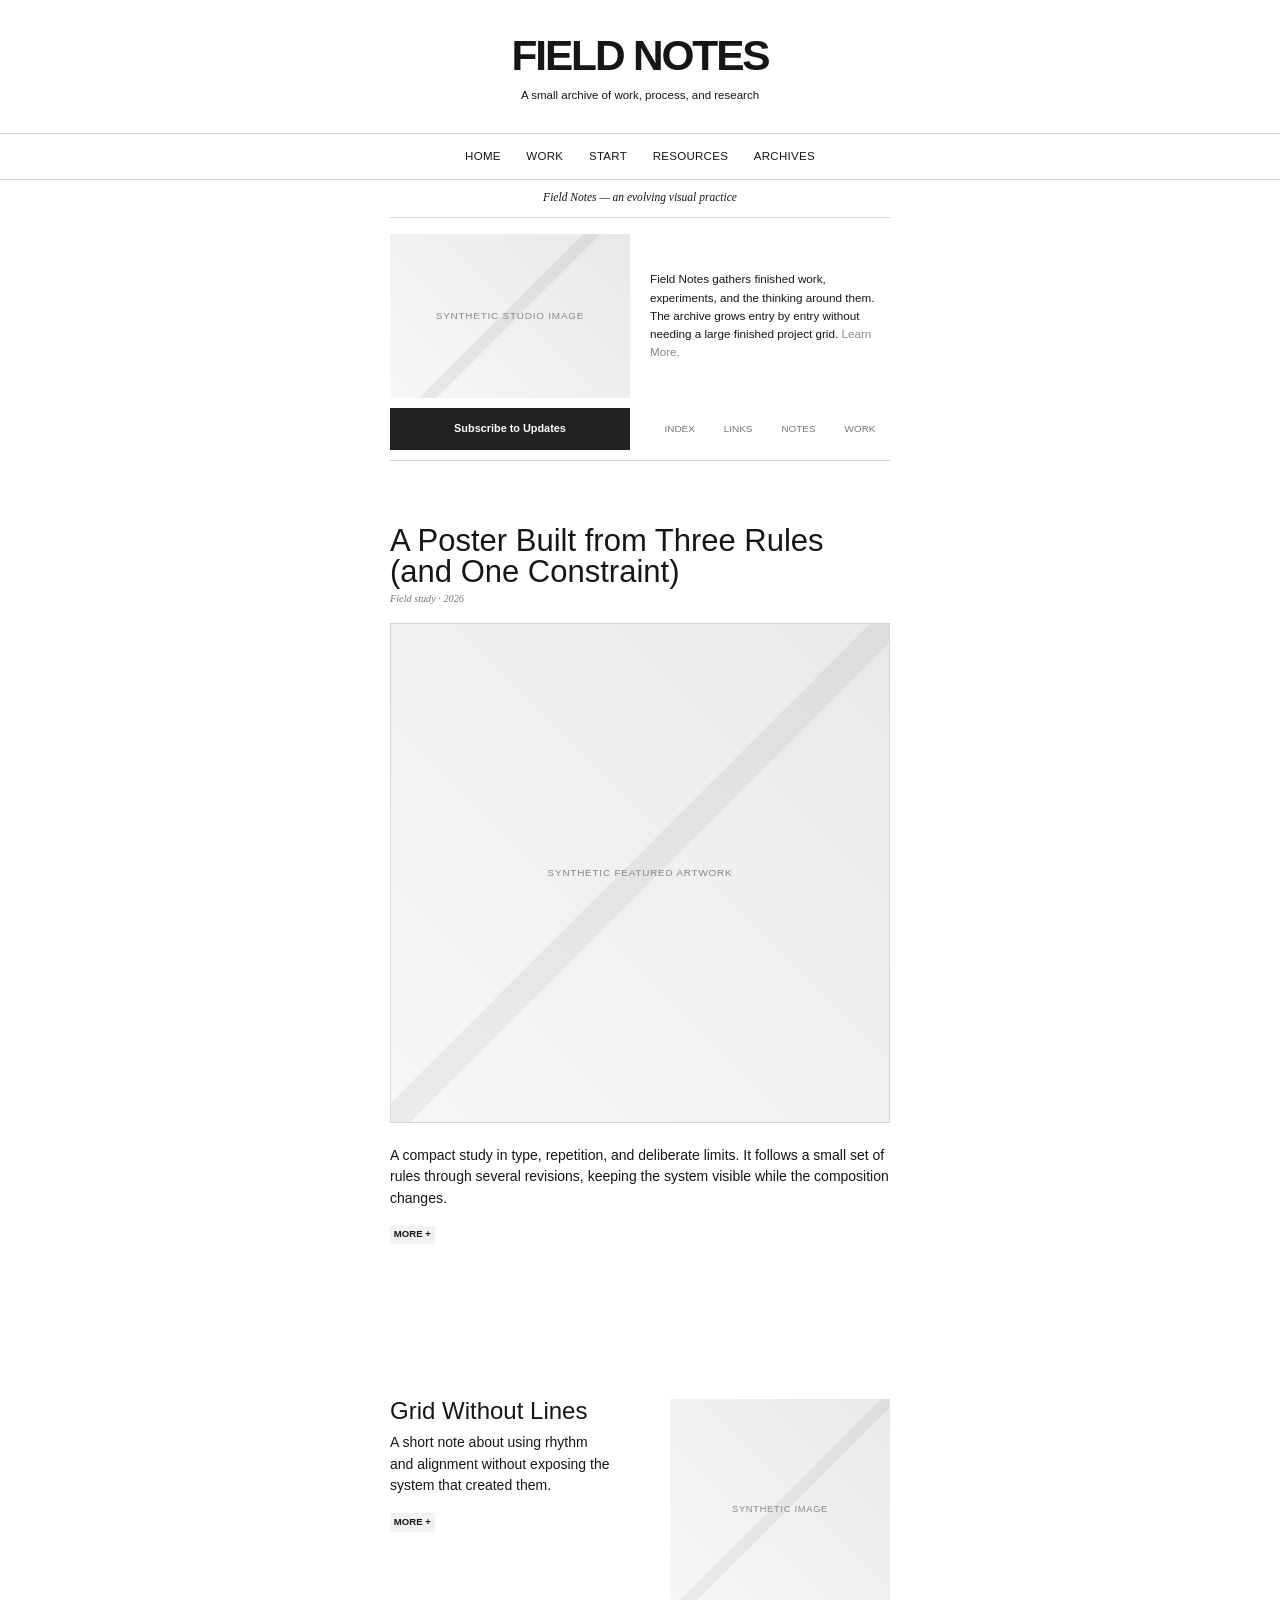
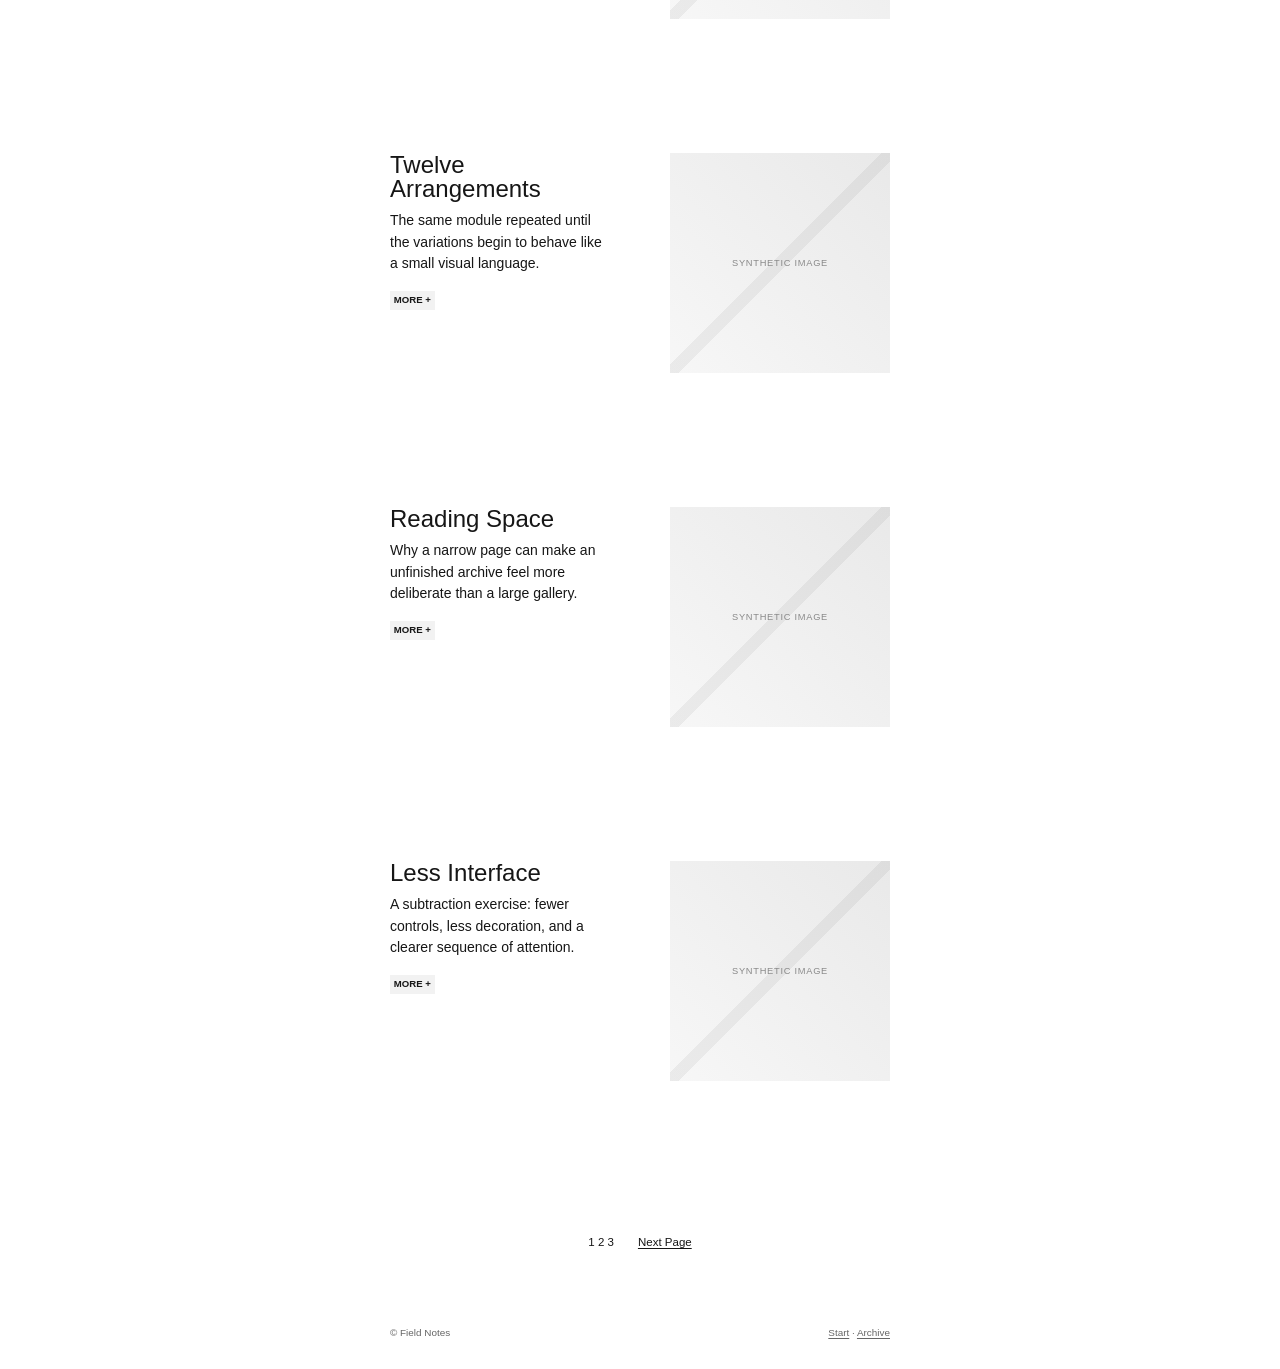
==== commit 800e49f8: "Case 001: normalize synthetic content density to reference" ====
--- a/cases/001-theminimalists/site/index.html
+++ b/cases/001-theminimalists/site/index.html
@@ -25,30 +25,30 @@
 </section>
 <main><div class="reading">
   <article class="entry featured-entry">
-    <h2><a href="./case/sample-case/">A Poster Built from Three Rules</a></h2>
+    <h2><a href="./case/sample-case/">A Poster Built from Three Rules (and One Constraint)</a></h2>
     <div class="byline">Field study · 2026</div>
     <div class="placeholder feature-media">Synthetic featured artwork</div>
-    <p>A compact study in type, repetition, and a deliberately limited set of decisions.</p>
+    <p>A compact study in type, repetition, and deliberate limits. It follows a small set of rules through several revisions, keeping the system visible while the composition changes.</p>
     <a class="more" href="./case/sample-case/">More +</a>
   </article>
 
   <article class="entry has-thumb">
-    <div><h2>What Happens When the Grid Disappears</h2><p>A short note about using rhythm and alignment without exposing the system that created them.</p><a class="more" href="./case/sample-case/">More +</a></div>
+    <div><h2>Grid Without Lines</h2><p>A short note about using rhythm and alignment without exposing the system that created them.</p><a class="more" href="./case/sample-case/">More +</a></div>
     <div class="entry-thumb">Synthetic image</div>
   </article>
 
   <article class="entry has-thumb">
-    <div><h2>One Shape, Twelve Arrangements</h2><p>The same module repeated until the variations begin to behave like a small visual language.</p><a class="more" href="./case/sample-case/">More +</a></div>
+    <div><h2>Twelve Arrangements</h2><p>The same module repeated until the variations begin to behave like a small visual language.</p><a class="more" href="./case/sample-case/">More +</a></div>
     <div class="entry-thumb">Synthetic image</div>
   </article>
 
   <article class="entry has-thumb">
-    <div><h2>Reading Space as Part of the Design</h2><p>Why a narrow page can make an unfinished archive feel more deliberate than a large gallery.</p><a class="more" href="./case/sample-case/">More +</a></div>
+    <div><h2>Reading Space</h2><p>Why a narrow page can make an unfinished archive feel more deliberate than a large gallery.</p><a class="more" href="./case/sample-case/">More +</a></div>
     <div class="entry-thumb">Synthetic image</div>
   </article>
 
   <article class="entry has-thumb">
-    <div><h2>Five Things Removed from the Interface</h2><p>A subtraction exercise: fewer controls, less decoration, and a clearer sequence of attention.</p><a class="more" href="./case/sample-case/">More +</a></div>
+    <div><h2>Less Interface</h2><p>A subtraction exercise: fewer controls, less decoration, and a clearer sequence of attention.</p><a class="more" href="./case/sample-case/">More +</a></div>
     <div class="entry-thumb">Synthetic image</div>
   </article>
 
--- a/cases/001-theminimalists/site/styles.css
+++ b/cases/001-theminimalists/site/styles.css
@@ -68,6 +68,7 @@
 .social-links a{text-decoration:none}
 
 main{padding:36px 0 55px}
+.home-intro + main{padding-top:64px}
 .entry{margin:0 0 68px}
 .entry:last-of-type{margin-bottom:25px}
 .eyebrow{font-size:.62rem;color:var(--muted);margin-bottom:.25rem}
@@ -82,14 +83,15 @@
   display:inline-block;font-size:.6rem;text-transform:uppercase;text-decoration:none;
   background:#f2f2f2;padding:.12rem .24rem;font-weight:700
 }
-.featured-entry{margin-bottom:80px}
+.featured-entry{margin-bottom:155px}
 .featured-entry h2{font-size:31px;line-height:1;margin-bottom:.25rem}
 .byline{font-family:Georgia,'Times New Roman',serif;font-style:italic;color:#777;font-size:.64rem;margin-bottom:16px}
 .feature-media{aspect-ratio:1/1;margin:0 0 22px}
 .entry.has-thumb{
-  display:grid;grid-template-columns:1fr 220px;gap:30px;align-items:start;
-  min-height:220px
+  display:grid;grid-template-columns:220px 220px;gap:60px;align-items:start;
+  min-height:220px;margin-bottom:134px
 }
+.entry.has-thumb h2{font-size:24px;line-height:24px}
 .entry-thumb{
   width:220px;aspect-ratio:1/1;display:grid;place-items:center;
   background:
@@ -142,13 +144,16 @@
   .signup{width:100%;height:35px;margin-bottom:6px}
   .social-links{height:28px}
   main{padding:28px 0 42px}
-  .featured-entry{margin-bottom:78px}
+  .home-intro + main{padding-top:96px}
+  .featured-entry{margin-bottom:565px}
   .featured-entry h2{font-size:31px}
   .entry{margin-bottom:100px}
-  .entry.has-thumb{display:block;min-height:auto}
+  .entry.has-thumb{display:block;min-height:568px;margin-bottom:100px}
+  .entry.has-thumb h2{font-size:20.875px;line-height:20.875px}
+  .entry.has-thumb:last-of-type{min-height:260px;margin-bottom:0}
   .entry-thumb{display:none}
   h1{font-size:31px}
-  h2{font-size:18px}
+  h2{font-size:20.875px}
   .prose{font-size:.78rem}
   .pagination{justify-content:flex-end;gap:18px}
 }
